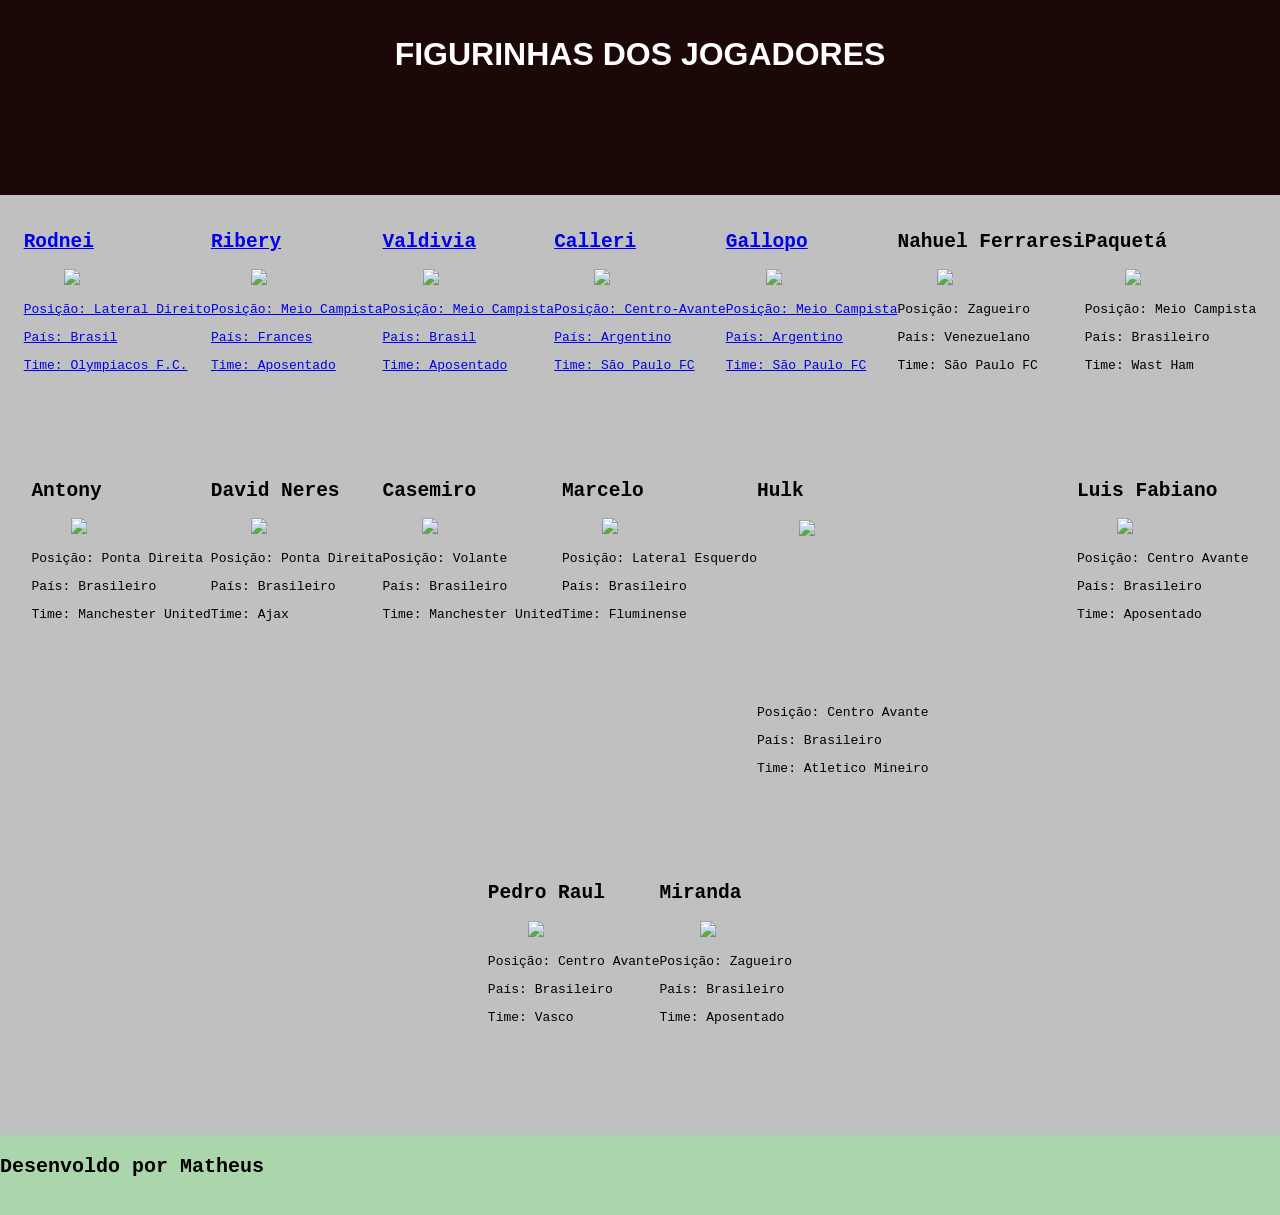
==== index.html @ 733d4c0a "Add files via upload" ====
<!DOCTYPE html>
<html lang="en">
<head>
    <meta charset="UTF-8">
    <meta http-equiv="X-UA-Compatible" content="IE=edge">
    <meta name="viewport" content="width=device-width, initial-scale=1.0">
    <title>FIGURINHAS</title>
    <link rel="stylesheet" href="style.css">
</head>
<body>
    <header>
    <h1>FIGURINHAS DOS JOGADORES</h1>
    </header>

    <main>
        <a href="https://youtu.be/JIx74T7D-8w" target="_blank">
        <article class="box">
            <h2>Rodnei</h2>
            <figure>
                <img src="Imagens/rodnei.png" width="200">
            </figure>
                <p>Posição: Lateral Direito</p>
                <p>País: Brasil</p>
                <p>Time: Olympiacos F.C.</p>
        </article>
    </a>
    <a href="https://youtu.be/MDXmH8zgUAk" target="_blank">
        <article class="box">
            <h2>Ribery</h2>
            <figure>
                <img src="Imagens/ribery.jpg" width="200">
            </figure>
                <p>Posição: Meio Campista</p>
                <p>País: Frances</p>
                <p>Time: Aposentado</p>
        </article>
    </a>
    
     
    <a href="https://youtu.be/Ymqlge2WxsQ" target="_blank">
        <article class="box">
            <h2>Valdivia</h2>
            <figure>
                <img src="Imagens/valdivia.webp" width="160">
            </figure>
                <p>Posição: Meio Campista</p>
                <p>País: Brasil</p>
                <p>Time: Aposentado</p>
        </article>
</a>
        <a href="https://youtu.be/WUbeuHEAEgM" target="_blank">
        <article class="box">
            <h2>Calleri</h2>
            <figure>
                <img src="Imagens/calleri2.webp" width="200">
            </figure>
                <p>Posição: Centro-Avante</p>
                <p>País: Argentino</p>
                <p>Time: São Paulo FC</p>
        </article>
        </a>
            <a href="https://youtu.be/DG-hAn4_6PA" target="_blank">
        <article class="box">
            <h2>Gallopo</h2>
            <figure>
                <img src="Imagens/galoppo.jpg" width="200">
            </figure>
                <p>Posição: Meio Campista</p>
                <p>País: Argentino</p>
                <p>Time: São Paulo FC</p>
        </article>
        </a>

        <article class="box">
            <h2>Nahuel Ferraresi</h2>
            <figure>
                <img src="Imagens/ferraresi.jpg" width="200">
            </figure>
                <p>Posição: Zagueiro</p>
                <p>País: Venezuelano</p>
                <p>Time: São Paulo FC</p>
        </article>

        <article class="box">
            <h2>Paquetá</h2>
            <figure>
                <img src="Imagens/paqueta.webp" width="195">
            </figure>
                <p>Posição: Meio Campista</p>
                <p>País: Brasileiro</p>
                <p>Time: Wast Ham</p>
        </article>

        <article class="box">
            <h2>Antony</h2>
            <figure>
                <img src="Imagens/antony.jpg" width="150">
            </figure>
                <p>Posição: Ponta Direita</p>
                <p>País: Brasileiro</p>
                <p>Time: Manchester United</p>
        </article>

        <article class="box">
            <h2>David Neres</h2>
            <figure>
                <img src="Imagens/david_neres_sao_paulo.webp" width="150">
            </figure>
                <p>Posição: Ponta Direita</p>
                <p>País: Brasileiro</p>
                <p>Time: Ajax</p>
        </article>

                <article class="box">
                    <h2>Casemiro</h2>
                    <figure>
                        <img src="Imagens/casemiro-sao-paulo-1280x720.jpg_1753094345.webp" width="150">
                    </figure>
                        <p>Posição: Volante</p>
                        <p>País: Brasileiro</p>
                        <p>Time: Manchester United</p>

                </article>
                <article class="box">
                    <h2>Marcelo</h2>
                    <figure>
                        <img src="Imagens/marcelo.webp" width="150">
                    </figure>
                        <p>Posição: Lateral Esquerdo</p>
                        <p>País: Brasileiro</p>
                        <p>Time: Fluminense</p>
                </article>

                <article class="box">
                    <h2>Hulk</h2>
                    <figure>
                        <img src="Imagens/hulk.jpg" width="240" height="170">
                    </figure>
                        <p>Posição: Centro Avante</p>
                        <p>País: Brasileiro</p>
                        <p>Time: Atletico Mineiro</p>
                </article>
                
                <article class="box">
                    <h2>Luis Fabiano</h2>
                    <figure>
                        <img src="lf.jpg" width="200">
                    </figure>
                        <p>Posição: Centro Avante</p>
                        <p>País: Brasileiro</p>
                        <p>Time: Aposentado</p>
                </article>

                <article class="box">
                    <h2>Pedro Raul</h2>
                    <figure>
                        <img src="Imagens/raul.jpg" width="200">
                    </figure>
                        <p>Posição: Centro Avante</p>
                        <p>País: Brasileiro</p>
                        <p>Time: Vasco</p>
                </article>

                <article class="box">
                    <h2>Miranda</h2>
                    <figure>
                        <img src="miranda.jfif" width="170">
                    </figure>
                        <p>Posição: Zagueiro</p>
                        <p>País: Brasileiro</p>
                        <p>Time: Aposentado</p>
                </article>

                 </main>

    <footer>
        <p>Desenvoldo por Matheus</p>
    </footer>
</body>
</html>
---- style.css ----
body {
    margin: 0;
    padding: 0;
    border: 0;
    font-family: monospace;
    font-size: larg; 
    background-color: #ede9e4;
    color: #000000;
   
}

header {
    background-color: #1d0808;
    height: 180px;
    padding-top: 15px;
    display: flex;
    flex-direction: column;
    align-items: center;   
    font-family: sans-serif;
    color: white;
}

header figure {
    width: 100px;
    height: 100px;
    background-color: #150707;
    margin: 0;
    padding: 0;

}
main {
    min-height: 900px;
    margin: 0;
    padding: 0;
    display: flex;
    justify-content: center;
    padding: 20px;
    flex-wrap: wrap;
    background-color: #c0c0c0;

}

.boxlivro {
    width: 450px;
    height: 230px;
    background-color: #76a39f;
    border-radius: 10px;
    padding: 10px;
    margin: 10px 10px 10px 50px;
    display: flex;
}

.boxlivro:hover {
    box-shadow: 6px 6px 10px 0;
    padding: 0;
}

.boxlivro figure {
    width: 140px;
    height: 170px;
    background-color: #e6e6e6;
    margin: 0 20px 0 0;
    padding: 0;
    border: 1px solid black;
}

.boxlivro p{

}

.boxlivro span {
    font-size: 25px;
    font-weight: 900;
    margin: 0 0 0 40px;
    padding: 0;
}

footer {
    background-color: #abd5aa;
    height: 70px;
    padding-top: 10px;
    text-align: center;
    display: flex;
    justify-content: left;

}

footer figure {
    width: 50px;
    height: 50px;
    background-color: black;
    margin: 0 30px 0 50px;
    padding: 0;
    
}

footer p {
    font-weight: 800;
    font-size: 20px;
    margin: 10px 0 0 0 ;
    color: black;
}
button{
    border:1px solid #25692A;
    border-radius:4px;
    display:inline-block;
    cursor:pointer;
    font-family:Verdana;
    font-weight:bold;
    font-size:13px;
    padding:6px 10px;
    text-decoration:none;
}
button:hover{
    background:linear-gradient(to bottom, #68b465 5%, #abd5aa 100%);
}
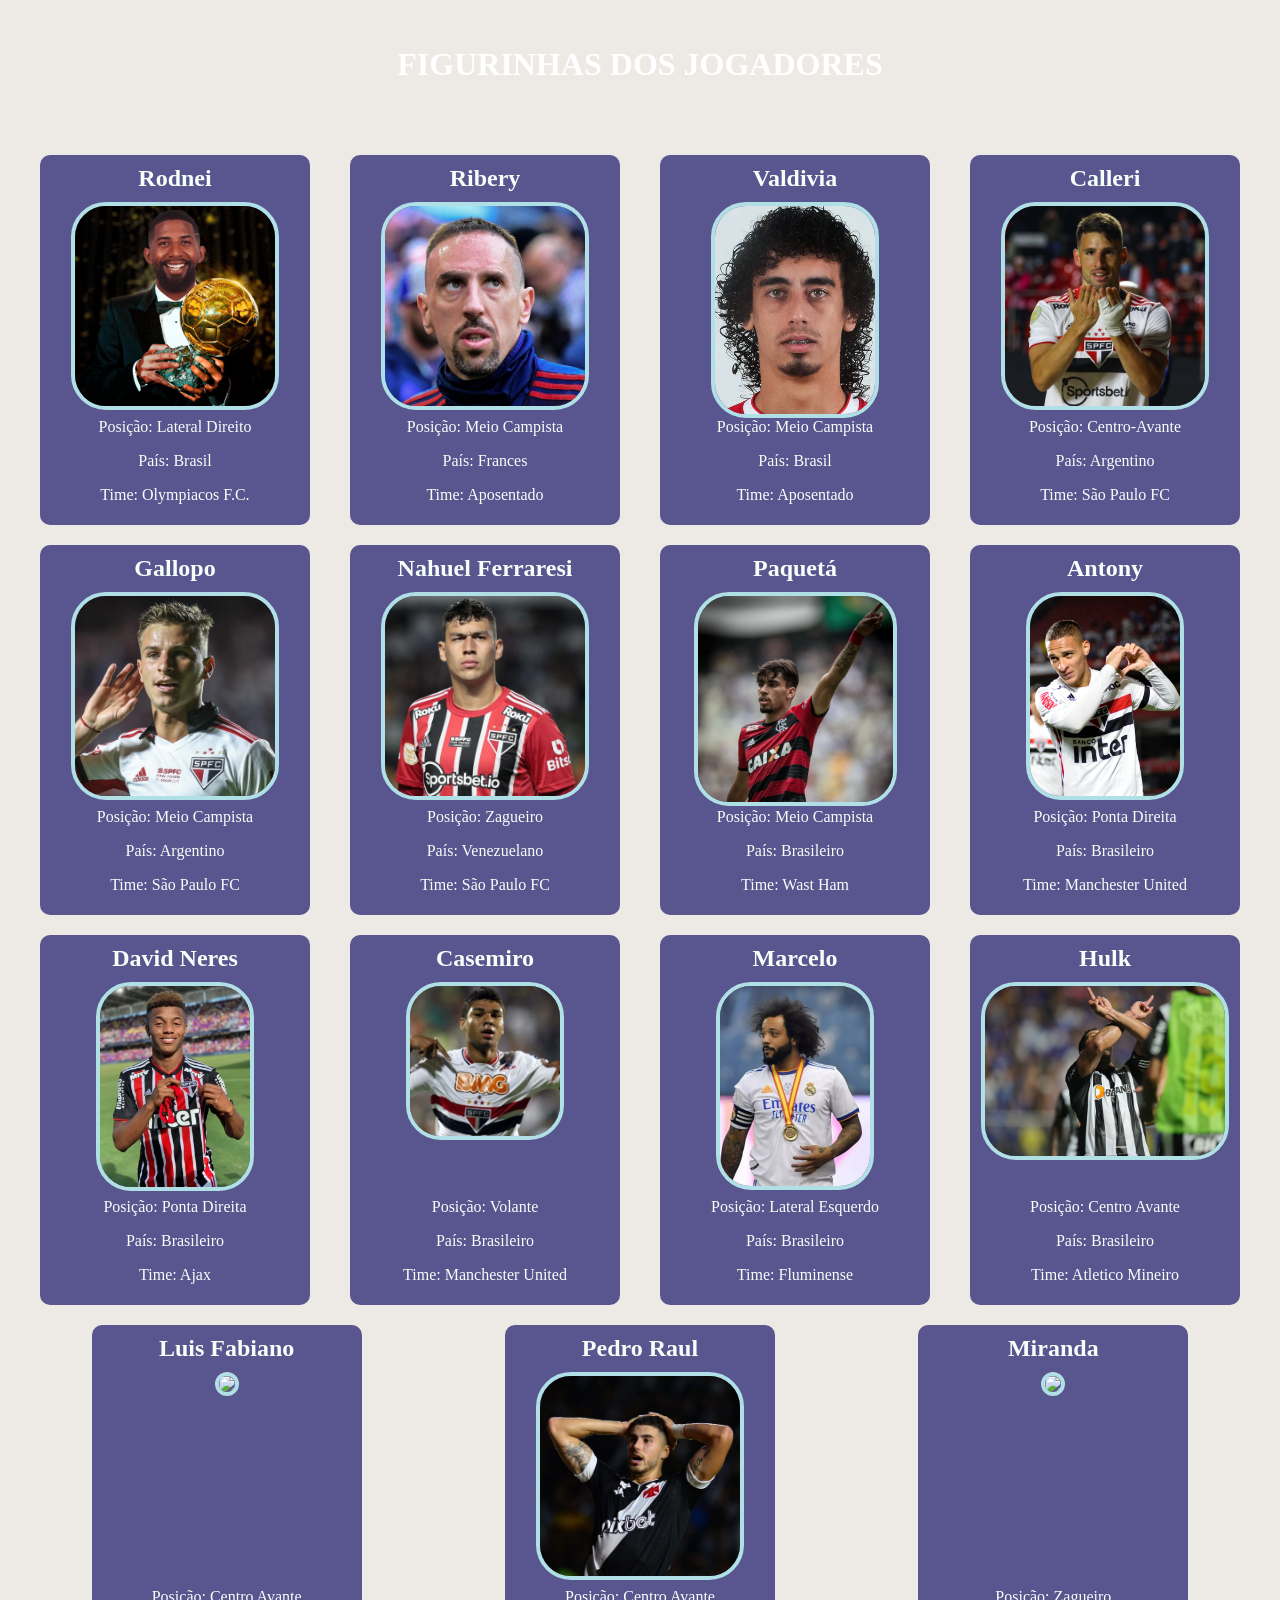
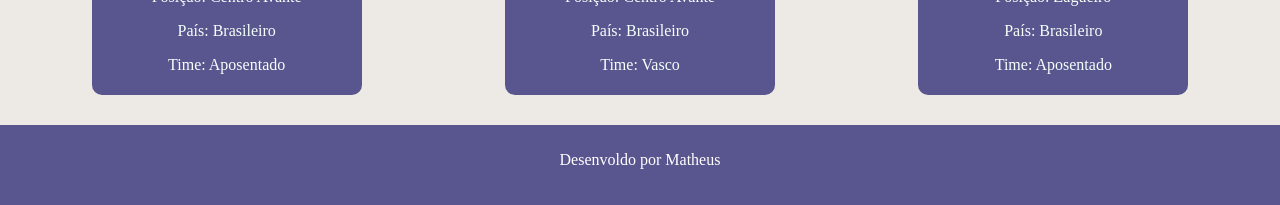
==== commit a251606a: "Add files via upload" ====
--- a/index.html
+++ b/index.html
@@ -17,7 +17,7 @@
         <article class="box">
             <h2>Rodnei</h2>
             <figure>
-                <img src="Imagens/rodnei.png" width="200">
+                <img src="imagens/rodnei.png" width="200">
             </figure>
                 <p>Posição: Lateral Direito</p>
                 <p>País: Brasil</p>
@@ -28,7 +28,7 @@
         <article class="box">
             <h2>Ribery</h2>
             <figure>
-                <img src="Imagens/ribery.jpg" width="200">
+                <img src="imagens/ribery.jpg" width="200">
             </figure>
                 <p>Posição: Meio Campista</p>
                 <p>País: Frances</p>
@@ -41,7 +41,7 @@
         <article class="box">
             <h2>Valdivia</h2>
             <figure>
-                <img src="Imagens/valdivia.webp" width="160">
+                <img src="imagens/valdivia.webp" width="160">
             </figure>
                 <p>Posição: Meio Campista</p>
                 <p>País: Brasil</p>
@@ -52,7 +52,7 @@
         <article class="box">
             <h2>Calleri</h2>
             <figure>
-                <img src="Imagens/calleri2.webp" width="200">
+                <img src="imagens/calleri2.webp" width="200">
             </figure>
                 <p>Posição: Centro-Avante</p>
                 <p>País: Argentino</p>
@@ -63,7 +63,7 @@
         <article class="box">
             <h2>Gallopo</h2>
             <figure>
-                <img src="Imagens/galoppo.jpg" width="200">
+                <img src="imagens/galoppo.jpg" width="200">
             </figure>
                 <p>Posição: Meio Campista</p>
                 <p>País: Argentino</p>
@@ -74,7 +74,7 @@
         <article class="box">
             <h2>Nahuel Ferraresi</h2>
             <figure>
-                <img src="Imagens/ferraresi.jpg" width="200">
+                <img src="imagens/ferraresi.jpg" width="200">
             </figure>
                 <p>Posição: Zagueiro</p>
                 <p>País: Venezuelano</p>
@@ -84,7 +84,7 @@
         <article class="box">
             <h2>Paquetá</h2>
             <figure>
-                <img src="Imagens/paqueta.webp" width="195">
+                <img src="imagens/paqueta.webp" width="195">
             </figure>
                 <p>Posição: Meio Campista</p>
                 <p>País: Brasileiro</p>
@@ -94,7 +94,7 @@
         <article class="box">
             <h2>Antony</h2>
             <figure>
-                <img src="Imagens/antony.jpg" width="150">
+                <img src="imagens/antony.jpg" width="150">
             </figure>
                 <p>Posição: Ponta Direita</p>
                 <p>País: Brasileiro</p>
@@ -104,7 +104,7 @@
         <article class="box">
             <h2>David Neres</h2>
             <figure>
-                <img src="Imagens/david_neres_sao_paulo.webp" width="150">
+                <img src="imagens/david_neres_sao_paulo.webp" width="150">
             </figure>
                 <p>Posição: Ponta Direita</p>
                 <p>País: Brasileiro</p>
@@ -114,7 +114,7 @@
                 <article class="box">
                     <h2>Casemiro</h2>
                     <figure>
-                        <img src="Imagens/casemiro-sao-paulo-1280x720.jpg_1753094345.webp" width="150">
+                        <img src="imagens/casemiro-sao-paulo-1280x720.jpg_1753094345.webp" width="150">
                     </figure>
                         <p>Posição: Volante</p>
                         <p>País: Brasileiro</p>
@@ -124,7 +124,7 @@
                 <article class="box">
                     <h2>Marcelo</h2>
                     <figure>
-                        <img src="Imagens/marcelo.webp" width="150">
+                        <img src="imagens/marcelo.webp" width="150">
                     </figure>
                         <p>Posição: Lateral Esquerdo</p>
                         <p>País: Brasileiro</p>
@@ -134,7 +134,7 @@
                 <article class="box">
                     <h2>Hulk</h2>
                     <figure>
-                        <img src="Imagens/hulk.jpg" width="240" height="170">
+                        <img src="imagens/hulk.jpg" width="240" height="170">
                     </figure>
                         <p>Posição: Centro Avante</p>
                         <p>País: Brasileiro</p>
@@ -154,7 +154,7 @@
                 <article class="box">
                     <h2>Pedro Raul</h2>
                     <figure>
-                        <img src="Imagens/raul.jpg" width="200">
+                        <img src="imagens/raul.jpg" width="200">
                     </figure>
                         <p>Posição: Centro Avante</p>
                         <p>País: Brasileiro</p>
--- a/style.css
+++ b/style.css
@@ -1,116 +1,70 @@
+/* DOCUMENTO CSS */
+a{text-decoration: none;}
 body {
     margin: 0;
     padding: 0;
     border: 0;
-    font-family: monospace;
-    font-size: larg; 
+    font-family: Comic Sans MS;
     background-color: #ede9e4;
-    color: #000000;
+    background-image: url(Imagens/champeons.jpg);
+ 
+}
+
+header {
+    height: 100px;
+    padding-top: 25px;
+    color: white;
+    text-align: center;
+}
+main{
+    margin: 0;
+    padding: 0;
+    display: flex;
+    justify-content: space-around;
+    padding: 20px;
+    flex-wrap: wrap;
+    align-content: center;
+
+}
+.box{
+    width: 250px;
+    height: 350px;
+    background-color:#59558e;
+    border-radius: 10px;
+    padding: 10px;
+    color: #F5FFFA;
+    text-align: center;
+    margin: 10px;
+}
+.box:hover{
+    box-shadow: 8px 8px 12px #a4a4a4;
+    background-color: #B0C4DE;
+}
+
+.box h2{margin: 0 0 10px 0;
+        padding: 0;
+
+}
+.box figure {width: 250px; 
+    height: 200px; 
+    margin: 0; 
+    padding: 0;}
+    
+
+.box p {
+}
+
+footer { 
+    background-color: #59558e; 
+    height: 70px; 
+    padding-top: 10px; color: white; 
+    text-align: center; 
+    }
+img {
+    border: 4px solid #B0E0E6;
+   border-radius: 35px;
    
 }
 
-header {
-    background-color: #1d0808;
-    height: 180px;
-    padding-top: 15px;
-    display: flex;
-    flex-direction: column;
-    align-items: center;   
-    font-family: sans-serif;
-    color: white;
-}
 
-header figure {
-    width: 100px;
-    height: 100px;
-    background-color: #150707;
-    margin: 0;
-    padding: 0;
 
-}
-main {
-    min-height: 900px;
-    margin: 0;
-    padding: 0;
-    display: flex;
-    justify-content: center;
-    padding: 20px;
-    flex-wrap: wrap;
-    background-color: #c0c0c0;
-
-}
-
-.boxlivro {
-    width: 450px;
-    height: 230px;
-    background-color: #76a39f;
-    border-radius: 10px;
-    padding: 10px;
-    margin: 10px 10px 10px 50px;
-    display: flex;
-}
-
-.boxlivro:hover {
-    box-shadow: 6px 6px 10px 0;
-    padding: 0;
-}
-
-.boxlivro figure {
-    width: 140px;
-    height: 170px;
-    background-color: #e6e6e6;
-    margin: 0 20px 0 0;
-    padding: 0;
-    border: 1px solid black;
-}
-
-.boxlivro p{
-
-}
-
-.boxlivro span {
-    font-size: 25px;
-    font-weight: 900;
-    margin: 0 0 0 40px;
-    padding: 0;
-}
-
-footer {
-    background-color: #abd5aa;
-    height: 70px;
-    padding-top: 10px;
-    text-align: center;
-    display: flex;
-    justify-content: left;
-
-}
-
-footer figure {
-    width: 50px;
-    height: 50px;
-    background-color: black;
-    margin: 0 30px 0 50px;
-    padding: 0;
-    
-}
-
-footer p {
-    font-weight: 800;
-    font-size: 20px;
-    margin: 10px 0 0 0 ;
-    color: black;
-}
-button{
-    border:1px solid #25692A;
-    border-radius:4px;
-    display:inline-block;
-    cursor:pointer;
-    font-family:Verdana;
-    font-weight:bold;
-    font-size:13px;
-    padding:6px 10px;
-    text-decoration:none;
-}
-button:hover{
-    background:linear-gradient(to bottom, #68b465 5%, #abd5aa 100%);
-}
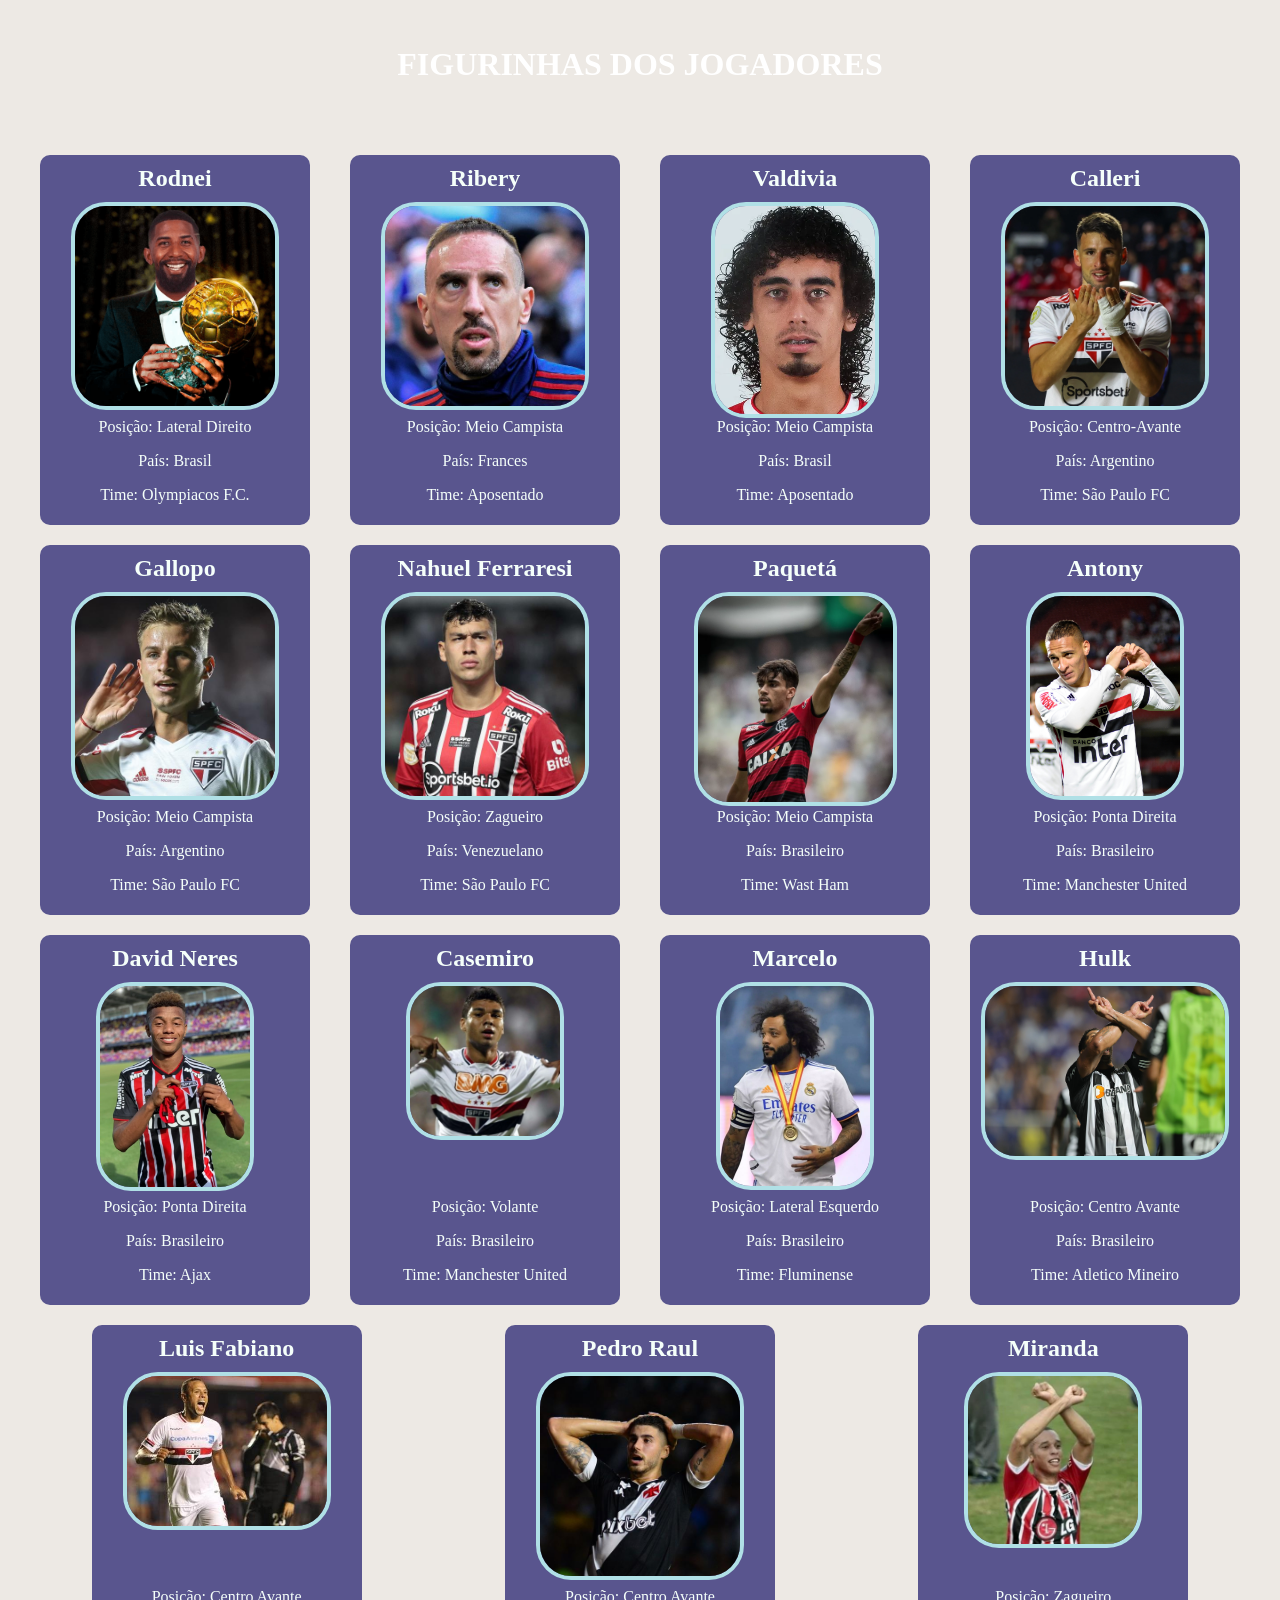
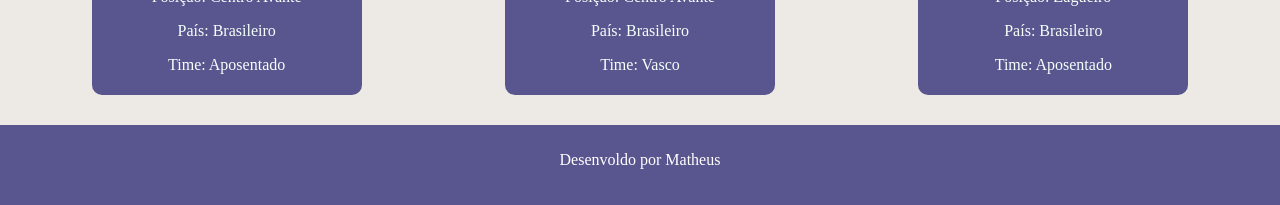
==== commit 4be4b760: "Add files via upload" ====
--- a/index.html
+++ b/index.html
@@ -144,7 +144,7 @@
                 <article class="box">
                     <h2>Luis Fabiano</h2>
                     <figure>
-                        <img src="lf.jpg" width="200">
+                        <img src="imagens/lf.jpg" width="200">
                     </figure>
                         <p>Posição: Centro Avante</p>
                         <p>País: Brasileiro</p>
@@ -164,7 +164,7 @@
                 <article class="box">
                     <h2>Miranda</h2>
                     <figure>
-                        <img src="miranda.jfif" width="170">
+                        <img src="imagens/miranda.jfif" width="170">
                     </figure>
                         <p>Posição: Zagueiro</p>
                         <p>País: Brasileiro</p>
